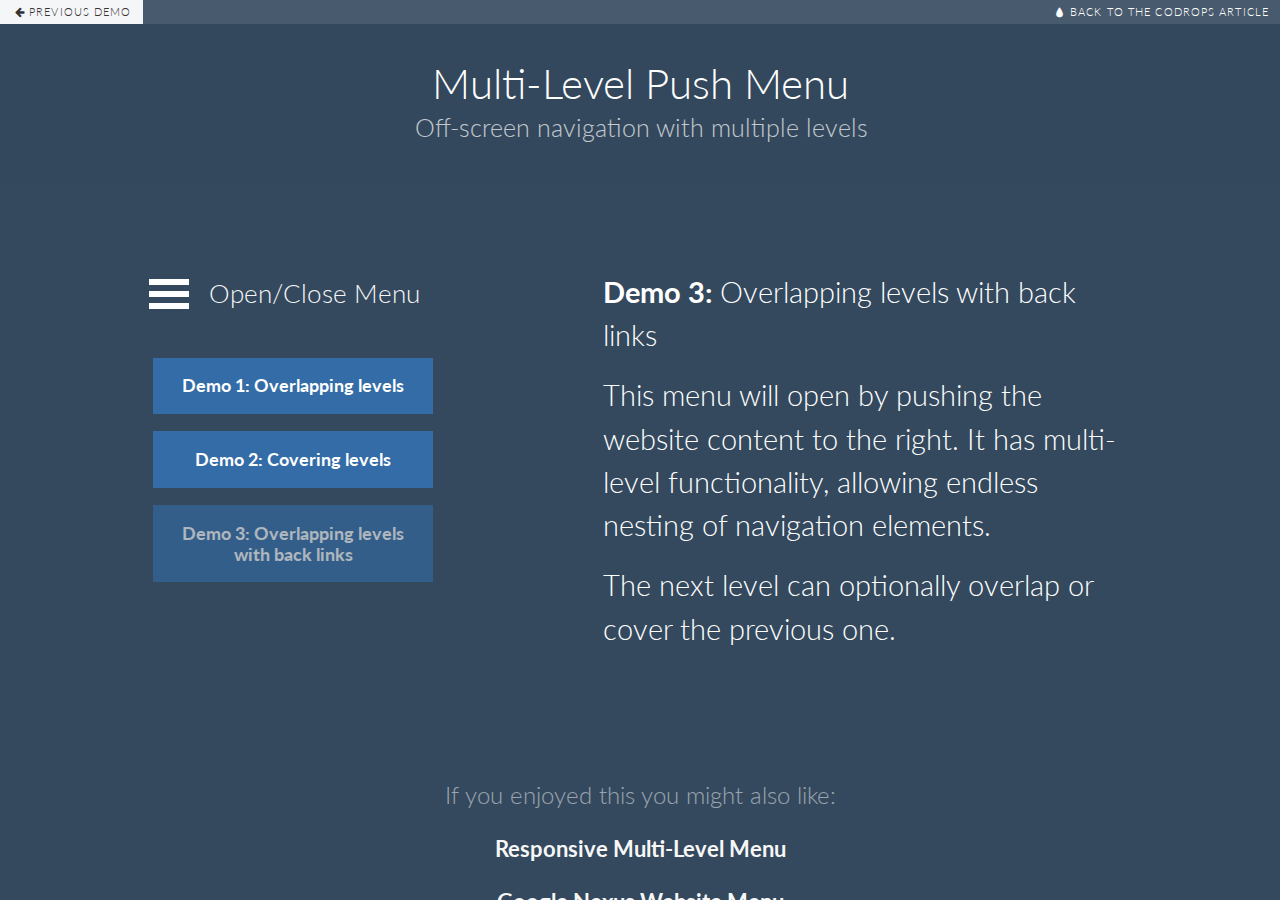
==== index3.html @ 9821e893 "init" ====
<!DOCTYPE html>
<html lang="en" class="no-js">
	<head>
		<meta charset="UTF-8" />
		<meta http-equiv="X-UA-Compatible" content="IE=edge,chrome=1"> 
		<meta name="viewport" content="width=device-width, initial-scale=1.0"> 
		<title>Multi-Level Push Menu - Demo 3</title>
		<meta name="description" content="Multi-Level Push Menu: Off-screen navigation with multiple levels" />
		<meta name="keywords" content="multi-level, menu, navigation, off-canvas, off-screen, mobile, levels, nested, transform" />
		<meta name="author" content="Codrops" />
		<link rel="shortcut icon" href="../favicon.ico">
		<link rel="stylesheet" type="text/css" href="css/normalize.css" />
		<link rel="stylesheet" type="text/css" href="css/demo.css" />
		<link rel="stylesheet" type="text/css" href="css/icons.css" />
		<link rel="stylesheet" type="text/css" href="css/component.css" />
		<script src="js/modernizr.custom.js"></script>
	</head>
	<body>
		<div class="container">
			<!-- Push Wrapper -->
			<div class="mp-pusher" id="mp-pusher">

				<!-- mp-menu -->
				<nav id="mp-menu" class="mp-menu">
					<div class="mp-level">
						<h2 class="icon icon-world">All Categories</h2>
						<ul>
							<li class="icon icon-arrow-left">
								<a class="icon icon-display" href="#">Devices</a>
								<div class="mp-level">
									<h2 class="icon icon-display">Devices</h2>
									<a class="mp-back" href="#">back</a>
									<ul>
										<li class="icon icon-arrow-left">
											<a class="icon icon-phone" href="#">Mobile Phones</a>
											<div class="mp-level">
												<h2>Mobile Phones</h2>
												<a class="mp-back" href="#">back</a>
												<ul>
													<li><a href="#">Super Smart Phone</a></li>
													<li><a href="#">Thin Magic Mobile</a></li>
													<li><a href="#">Performance Crusher</a></li>
													<li><a href="#">Futuristic Experience</a></li>
												</ul>
											</div>
										</li>
										<li class="icon icon-arrow-left">
											<a class="icon icon-tv" href="#">Televisions</a>
											<div class="mp-level">
												<h2>Televisions</h2>
												<a class="mp-back" href="#">back</a>
												<ul>
													<li><a href="#">Flat Superscreen</a></li>
													<li><a href="#">Gigantic LED</a></li>
													<li><a href="#">Power Eater</a></li>
													<li><a href="#">3D Experience</a></li>
													<li><a href="#">Classic Comfort</a></li>
												</ul>
											</div>
										</li>
										<li class="icon icon-arrow-left">
											<a class="icon icon-camera" href="#">Cameras</a>
											<div class="mp-level">
												<h2>Cameras</h2>
												<a class="mp-back" href="#">back</a>
												<ul>
													<li><a href="#">Smart Shot</a></li>
													<li><a href="#">Power Shooter</a></li>
													<li><a href="#">Easy Photo Maker</a></li>
													<li><a href="#">Super Pixel</a></li>
												</ul>
											</div>
										</li>
									</ul>
								</div>
							</li>
							<li class="icon icon-arrow-left">
								<a class="icon icon-news" href="#">Magazines</a>
								<div class="mp-level">
									<h2 class="icon icon-news">Magazines</h2>
									<a class="mp-back" href="#">back</a>
									<ul>
										<li><a href="#">National Geographic</a></li>
										<li><a href="#">Scientific American</a></li>
										<li><a href="#">The Spectator</a></li>
										<li><a href="#">The Rambler</a></li>
										<li><a href="#">Physics World</a></li>
										<li><a href="#">The New Scientist</a></li>
									</ul>
								</div>
							</li>
							<li class="icon icon-arrow-left">
								<a class="icon icon-shop" href="#">Store</a>
								<div class="mp-level">
									<h2 class="icon icon-shop">Store</h2>
									<a class="mp-back" href="#">back</a>
									<ul>
										<li class="icon icon-arrow-left">
											<a class="icon icon-t-shirt" href="#">Clothes</a>
											<div class="mp-level">
												<h2 class="icon icon-t-shirt">Clothes</h2>
												<a class="mp-back" href="#">back</a>
												<ul>
													<li class="icon icon-arrow-left">
														<a class="icon icon-female" href="#">Women's Clothing</a>
														<div class="mp-level">
															<h2 class="icon icon-female">Women's Clothing</h2>
															<a class="mp-back" href="#">back</a>
															<ul>
																<li><a href="#">Tops</a></li>
																<li><a href="#">Dresses</a></li>
																<li><a href="#">Trousers</a></li>
																<li><a href="#">Shoes</a></li>
																<li><a href="#">Sale</a></li>
															</ul>
														</div>
													</li>
													<li class="icon icon-arrow-left">
														<a class="icon icon-male" href="#">Men's Clothing</a>
														<div class="mp-level">
															<h2 class="icon icon-male">Men's Clothing</h2>
															<a class="mp-back" href="#">back</a>
															<ul>
																<li><a href="#">Shirts</a></li>
																<li><a href="#">Trousers</a></li>
																<li><a href="#">Shoes</a></li>
																<li><a href="#">Sale</a></li>
															</ul>
														</div>
													</li>
												</ul>
											</div>
										</li>
										<li>
											<a class="icon icon-diamond" href="#">Jewelry</a>
										</li>
										<li>
											<a class="icon icon-music" href="#">Music</a>
										</li>
										<li>
											<a class="icon icon-food" href="#">Grocery</a>
										</li>
									</ul>
								</div>
							</li>
							<li><a class="icon icon-photo" href="#">Collections</a></li>
							<li><a class="icon icon-wallet" href="#">Credits</a></li>
						</ul>
							
					</div>
				</nav>
				<!-- /mp-menu -->

				<div class="scroller"><!-- this is for emulating position fixed of the nav -->
					<div class="scroller-inner">
						<!-- Top Navigation -->
						<div class="codrops-top clearfix">
							<a class="codrops-icon codrops-icon-prev" href="http://tympanus.net/Tutorials/CircularNavigation/"><span>Previous Demo</span></a>
							<span class="right"><a class="codrops-icon codrops-icon-drop" href="http://tympanus.net/codrops/?p=16252"><span>Back to the Codrops Article</span></a></span>
						</div>
						<header class="codrops-header">
							<h1>Multi-Level Push Menu <span>Off-screen navigation with multiple levels</span></h1>
						</header>
						<div class="content clearfix">
							<div class="block block-40 clearfix">
								<p><a href="#" id="trigger" class="menu-trigger">Open/Close Menu</a></p>
								<nav class="codrops-demos">
									<a href="index.html">Demo 1: Overlapping levels</a>
									<a href="index2.html">Demo 2: Covering levels</a>
									<a class="current-demo" href="index3.html">Demo 3: Overlapping levels with back links</a>
								</nav>
							</div>
							<div class="block block-60">
								<p><strong>Demo 3:</strong> Overlapping levels with back links</p>
								<p>This menu will open by pushing the website content to the right. It has multi-level functionality, allowing endless nesting of navigation elements.</p>
								<p>The next level can optionally overlap or cover the previous one.</p>
							</div>
							<div class="info">
								<p>If you enjoyed this you might also like:</p>
								<p><a href="http://goo.gl/JLJ4v5">Responsive Multi-Level Menu</a></p>
								<p><a href="http://goo.gl/qjbq9Y">Google Nexus Website Menu</a></p>
							</div>
						</div>
					</div><!-- /scroller-inner -->
				</div><!-- /scroller -->

			</div><!-- /pusher -->
		</div><!-- /container -->
		<script src="js/classie.js"></script>
		<script src="js/mlpushmenu.js"></script>
		<script>
			new mlPushMenu( document.getElementById( 'mp-menu' ), document.getElementById( 'trigger' ) );
		</script>
	</body>
</html>
---- css/demo.css ----
@import url(http://fonts.googleapis.com/css?family=Lato:300,400,700);
@font-face {
	font-weight: normal;
	font-style: normal;
	font-family: 'codropsicons';
	src:url('../fonts/codropsicons/codropsicons.eot');
	src:url('../fonts/codropsicons/codropsicons.eot?#iefix') format('embedded-opentype'),
		url('../fonts/codropsicons/codropsicons.woff') format('woff'),
		url('../fonts/codropsicons/codropsicons.ttf') format('truetype'),
		url('../fonts/codropsicons/codropsicons.svg#codropsicons') format('svg');
}

body {
	background: #34495e;
	color: #fff;
	font-weight: 300;
	font-family: 'Lato', Calibri, Arial, sans-serif;
}

a {
	text-decoration: none;
	color: #f7f7f7;
	outline: none;
}

a:hover, a:focus {
	color: #fff;
	outline: none;
}

/* Clearfix hack by Nicolas Gallagher: http://nicolasgallagher.com/micro-clearfix-hack/ */
.clearfix:before,
.clearfix:after {
	display: table;
	content: " ";
}

.clearfix:after {
	clear: both;
}

.codrops-header,
.codrops-top {
	font-family: 'Lato', Arial, sans-serif;
}

.codrops-header {
	margin: 0 auto;
	padding: 2em;
	background: rgba(0,0,0,0.01);
	text-align: center;
}

.codrops-header h1 {
	margin: 0;
	font-weight: 300;
	font-size: 2.625em;
	line-height: 1.3;
}

.codrops-header span {
	display: block;
	padding: 0 0 0.6em 0.1em;
	font-size: 60%;
	opacity: 0.7;
}

/* To Navigation Style */
.codrops-top {
	width: 100%;
	background: #91cfa1;
	background: rgba(255, 255, 255, 0.1);
	text-transform: uppercase;
	font-size: 0.69em;
	line-height: 2.2;
}

.codrops-top a {
	display: inline-block;
	padding: 0 1em;
	color: #fff;
	text-decoration: none;
	letter-spacing: 0.1em;
}

.codrops-top a:hover {
	background: rgba(255,255,255,0.95);
	color: #333;
}

.codrops-top span.right {
	float: right;
}

.codrops-top span.right a {
	display: block;
	float: left;
}

.codrops-icon:before {
	margin: 0 4px;
	text-transform: none;
	font-weight: normal;
	font-style: normal;
	font-variant: normal;
	font-family: 'codropsicons';
	line-height: 1;
	speak: none;
	-webkit-font-smoothing: antialiased;
}

.codrops-icon-drop:before {
	content: "\e001";
}

.codrops-icon-prev:before {
	content: "\e004";
}

/* Demo Buttons Style */
.codrops-demos {
	padding-top: 1em;
	font-size: 1.1em;
}

.codrops-demos a {
	display: block;
	float: left;
	clear: both;
	margin: 0.5em 0.5em 0.5em 1.9em;
	padding: 1em 1.1em;
	width: 280px;
	outline: none;
	color: #fff;
	background: #336ca6;
	text-align: center;
	text-decoration: none;
	font-weight: 700;
}

.codrops-demos a:hover,
.codrops-demos a.current-demo,
.codrops-demos a.current-demo:hover {
	opacity: 0.6;
}

.content {
	padding: 4em 2em;
	max-width: 1200px;
	margin: 0 auto;
}

.block {
	float: left;
	padding: 1em 3em;
}

.block-40 {
	width: 40%;
}

.block-60 {
	width: 60%;
}

.block p {
	margin: 0;
	padding: 0 1em 0.6em;
	font-size: 1.8em;
	line-height: 1.5;
}

.info {
	text-align: center;
	font-size: 1.5em;
	margin-top: 3em;
	clear: both;
	padding-top: 3em;
	color: rgba(255,255,255,0.5);
}

.info a {
	font-weight: 700;
	font-size: 0.9em;
}

.info a:hover {
	color: #336ca6;
}

@media screen and (max-width: 69em) {
	.block {
		float: none;
		width: 100% !important;
		padding: 1em;
	}
}

@media screen and (max-width: 25em) {

	body {
		font-size: 80%;
	}

	.codrops-icon span {
		display: none;
	}

}
---- css/icons.css ----
@font-face {
	font-family: 'linecons';
	src:url('../fonts/linecons/linecons.eot');
	src:url('../fonts/linecons/linecons.eot?#iefix') format('embedded-opentype'),
		url('../fonts/linecons/linecons.woff') format('woff'),
		url('../fonts/linecons/linecons.ttf') format('truetype'),
		url('../fonts/linecons/linecons.svg#linecons') format('svg');
	font-weight: normal;
	font-style: normal;
}

.icon:before {
	font-family: 'linecons';
	speak: none;
	font-style: normal;
	font-weight: normal;
	font-variant: normal;
	text-transform: none;
	line-height: 1;
	display: inline-block;
	margin-right: 0.6em;
	-webkit-font-smoothing: antialiased;
}
.icon-female:before {
	content: "\f182";
}
.icon-male:before {
	content: "\f183";
}
.icon-arrow-left:before {
	content: "\e032";
}
.icon-arrow-left-2:before {
	content: "\e034";
}
.icon-arrow-left-3:before {
	content: "\e036";
}
.icon-arrow-left-4:before {
	content: "\e038";
}
.icon-arrow-right:before {
	content: "\e035";
}
.icon-arrow-right-2:before {
	content: "\e037";
}
.icon-arrow-right-3:before {
	content: "\e039";
}
.icon-arrow-right-4:before {
	content: "\e033";
}

.icon-phone:before {
	content: "\e000";
}
.icon-news:before {
	content: "\e001";
}
.icon-photo:before {
	content: "\e002";
}
.icon-shop:before {
	content: "\e003";
}
.icon-wallet:before {
	content: "\e004";
}
.icon-t-shirt:before {
	content: "\e005";
}
.icon-heart:before {
	content: "\e006";
}
.icon-cloud:before {
	content: "\e007";
}
.icon-display:before {
	content: "\e008";
}
.icon-diamond:before {
	content: "\e009";
}
.icon-banknote:before {
	content: "\e00a";
}
.icon-data:before {
	content: "\e00b";
}
.icon-music:before {
	content: "\e00c";
}
.icon-location:before {
	content: "\e00d";
}
.icon-star:before {
	content: "\e00e";
}
.icon-tv:before {
	content: "\e00f";
}
.icon-eye:before {
	content: "\e010";
}
.icon-megaphone:before {
	content: "\e011";
}
.icon-study:before {
	content: "\e012";
}
.icon-bubble:before {
	content: "\e013";
}
.icon-sound:before {
	content: "\e014";
}
.icon-video:before {
	content: "\e015";
}
.icon-stack:before {
	content: "\e016";
}
.icon-lab:before {
	content: "\e017";
}
.icon-food:before {
	content: "\e018";
}
.icon-cup:before {
	content: "\e019";
}
.icon-trash:before {
	content: "\e01a";
}
.icon-user:before {
	content: "\e01b";
}
.icon-key:before {
	content: "\e01c";
}
.icon-fire:before {
	content: "\e01d";
}
.icon-clip:before {
	content: "\e01e";
}
.icon-mail:before {
	content: "\e01f";
}
.icon-search:before {
	content: "\e020";
}
.icon-settings:before {
	content: "\e021";
}
.icon-like:before {
	content: "\e022";
}
.icon-calendar:before {
	content: "\e023";
}
.icon-camera:before {
	content: "\e024";
}
.icon-tag:before {
	content: "\e025";
}
.icon-note:before {
	content: "\e026";
}
.icon-clock:before {
	content: "\e027";
}
.icon-lock:before {
	content: "\e028";
}
.icon-vynil:before {
	content: "\e029";
}
.icon-truck:before {
	content: "\e02a";
}
.icon-paperplane:before {
	content: "\e02b";
}
.icon-bulb:before {
	content: "\e02c";
}
.icon-pen:before {
	content: "\e02d";
}
.icon-params:before {
	content: "\e02e";
}
.icon-world:before {
	content: "\e02f";
}
---- css/component.css ----
*,
*:after,
*::before {
    -webkit-box-sizing: border-box;
    -moz-box-sizing: border-box;
    box-sizing: border-box;
}

html, body, .container, .scroller {
	height: 100%;
}

.scroller {
	overflow-y: scroll;
}

.scroller,
.scroller-inner {
	position: relative;
}

.container {
	position: relative;
	overflow: hidden;
	background: #34495e;
}

.menu-trigger {
	position: relative;
	padding-left: 60px;
	font-size: 0.9em;
}

.menu-trigger:before {
	position: absolute;
	top: 2px;
	left: 0;
	width: 40px;
	height: 6px;
	background: #fff;
	box-shadow: 0 6px #34495e, 0 12px #fff, 0 18px #34495e, 0 24px #fff;
	content: '';
}

.mp-pusher {
	position: relative;
	left: 0;
	height: 100%;
}

.mp-menu {
	position: absolute; /* we can't use fixed here :( */
	top: 0;
	left: 0;
	z-index: 1;
	width: 300px;
	height: 100%;
	-webkit-transform: translate3d(-100%, 0, 0);
	-moz-transform: translate3d(-100%, 0, 0);
	transform: translate3d(-100%, 0, 0);
}

.mp-level {
	position: absolute;
	top: 0;
	left: 0;
	width: 100%;
	height: 100%;
	background: #336ca6;
	-webkit-transform: translate3d(-100%, 0, 0);
	-moz-transform: translate3d(-100%, 0, 0);
	transform: translate3d(-100%, 0, 0);
}

/* overlays for pusher and for level that gets covered */
.mp-pusher::after,
.mp-level::after,
.mp-level::before {
	position: absolute;
	top: 0;
	right: 0;
	width: 0;
	height: 0;
	content: '';
	opacity: 0;
}

.mp-pusher::after,
.mp-level::after {
	background: rgba(0,0,0,0.3);
	-webkit-transition: opacity 0.3s, width 0.1s 0.3s, height 0.1s 0.3s;
	-moz-transition: opacity 0.3s, width 0.1s 0.3s, height 0.1s 0.3s;
	transition: opacity 0.3s, width 0.1s 0.3s, height 0.1s 0.3s;
}

.mp-level::after {
	z-index: -1;
}

.mp-pusher.mp-pushed::after,
.mp-level.mp-level-overlay::after {
	width: 100%;
	height: 100%;
	opacity: 1;
	-webkit-transition: opacity 0.3s;
	-moz-transition: opacity 0.3s;
	transition: opacity 0.3s;
}

.mp-level.mp-level-overlay {
	cursor: pointer;
}

.mp-level.mp-level-overlay.mp-level::before {
	width: 100%;
	height: 100%;
	background: transparent;
	opacity: 1;
}

.mp-pusher,
.mp-level {
	-webkit-transition: all 0.5s;
	-moz-transition: all 0.5s;
	transition: all 0.5s;
}

/* overlap */
.mp-overlap .mp-level.mp-level-open {
	box-shadow: 1px 0 2px rgba(0,0,0,0.2);
	-webkit-transform: translate3d(-40px, 0, 0);
	-moz-transform: translate3d(-40px, 0, 0);
	transform: translate3d(-40px, 0, 0);
}

/* First level */
.mp-menu > .mp-level,
.mp-menu > .mp-level.mp-level-open,
.mp-menu.mp-overlap > .mp-level,
.mp-menu.mp-overlap > .mp-level.mp-level-open {
	box-shadow: none;
	-webkit-transform: translate3d(0, 0, 0);
	-moz-transform: translate3d(0, 0, 0);
	transform: translate3d(0, 0, 0);
}

/* cover */
.mp-cover .mp-level.mp-level-open {
	-webkit-transform: translate3d(0, 0, 0);
	-moz-transform: translate3d(0, 0, 0);
	transform: translate3d(0, 0, 0);
}

.mp-cover .mp-level.mp-level-open > ul > li > .mp-level:not(.mp-level-open) {
	-webkit-transform: translate3d(-100%, 0, 0);
	-moz-transform: translate3d(-100%, 0, 0);
	transform: translate3d(-100%, 0, 0);
}

/* content style */
.mp-menu ul {
	margin: 0;
	padding: 0;
	list-style: none;
}

.mp-menu h2 {
	margin: 0;
	padding: 1em;
	color: rgba(0,0,0,0.4);
	text-shadow: 0 0 1px rgba(0,0,0,0.1);
	font-weight: 300;
	font-size: 2em;
}

.mp-menu.mp-overlap h2::before {
	position: absolute;
	top: 0;
	right: 0;
	margin-right: 8px;
	font-size: 75%;
	line-height: 1.8;
	opacity: 0;
	-webkit-transition: opacity 0.3s, -webkit-transform 0.1s 0.3s;
	-moz-transition: opacity 0.3s, -moz-transform 0.1s 0.3s;
	transition: opacity 0.3s, transform 0.1s 0.3s;
	-webkit-transform: translateX(-100%);
	-moz-transform: translateX(-100%);
	transform: translateX(-100%);
}

.mp-menu.mp-cover h2 {
	text-transform: uppercase;
	font-weight: 700;
	letter-spacing: 1px;
	font-size: 1em;
}

.mp-overlap .mp-level.mp-level-overlay > h2::before {
	opacity: 1;
	-webkit-transition: -webkit-transform 0.3s, opacity 0.3s;
	-moz-transition: -moz-transform 0.3s, opacity 0.3s;
	transition: transform 0.3s, opacity 0.3s;
	-webkit-transform: translateX(0);
	-moz-transform: translateX(0);
	transform: translateX(0);
}

.mp-menu ul li > a {
	display: block;
	padding: 0.7em 1em 0.7em 1.8em;
	outline: none;
	box-shadow: inset 0 -1px rgba(0,0,0,0.2);
	text-shadow: 0 0 1px rgba(255,255,255,0.1);
	font-size: 1.4em;
	-webkit-transition: background 0.3s, box-shadow 0.3s;
	-moz-transition: background 0.3s, box-shadow 0.3s;
	transition: background 0.3s, box-shadow 0.3s;
}

.mp-menu ul li::before {
	position: absolute;
	left: 10px;
	z-index: -1;
	color: rgba(0,0,0,0.2);
	line-height: 3.5;
}

.mp-level > ul > li:first-child > a {
	box-shadow: inset 0 -1px rgba(0,0,0,0.2), inset 0 1px rgba(0,0,0,0.2);
}

.mp-menu ul li a:hover,
.mp-level > ul > li:first-child > a:hover {
	background: rgba(0,0,0,0.2);
	box-shadow: inset 0 -1px rgba(0,0,0,0);
}

.mp-menu .mp-level.mp-level-overlay > ul > li > a,
.mp-level.mp-level-overlay > ul > li:first-child > a {
	box-shadow: inset 0 -1px rgba(0,0,0,0);
}

.mp-back {
	background: rgba(0,0,0,0.1);
	outline: none;
	color: #fff;
	text-transform: uppercase;
	letter-spacing: 1px;
	font-weight: 700;
	display: block;
	font-size: 0.8em;
	padding: 1em;
	position: relative;
	box-shadow: inset 0 1px rgba(0,0,0,0.1);
	-webkit-transition: background 0.3s;
	-moz-transition: background 0.3s;
	transition: background 0.3s;
}

.mp-back::after {
	font-family: 'linecons';
	position: absolute;
	content: "\e037";
	right: 10px;
	font-size: 1.3em;
	color: rgba(0,0,0,0.3);
}

.mp-menu .mp-level.mp-level-overlay > .mp-back,
.mp-menu .mp-level.mp-level-overlay > .mp-back::after {
	background: transparent;
	box-shadow: none;
	color: transparent;
}

/* Fallback example for browsers that don't support 3D transforms (and no JS fallback) */
/* We'll show the first level only */
.no-csstransforms3d .mp-pusher,
.no-js .mp-pusher {
	padding-left: 300px;
}

.no-csstransforms3d .mp-menu .mp-level,
.no-js .mp-menu .mp-level {
	display: none;
}

.no-csstransforms3d .mp-menu > .mp-level,
.no-js .mp-menu > .mp-level {
	display: block;
}
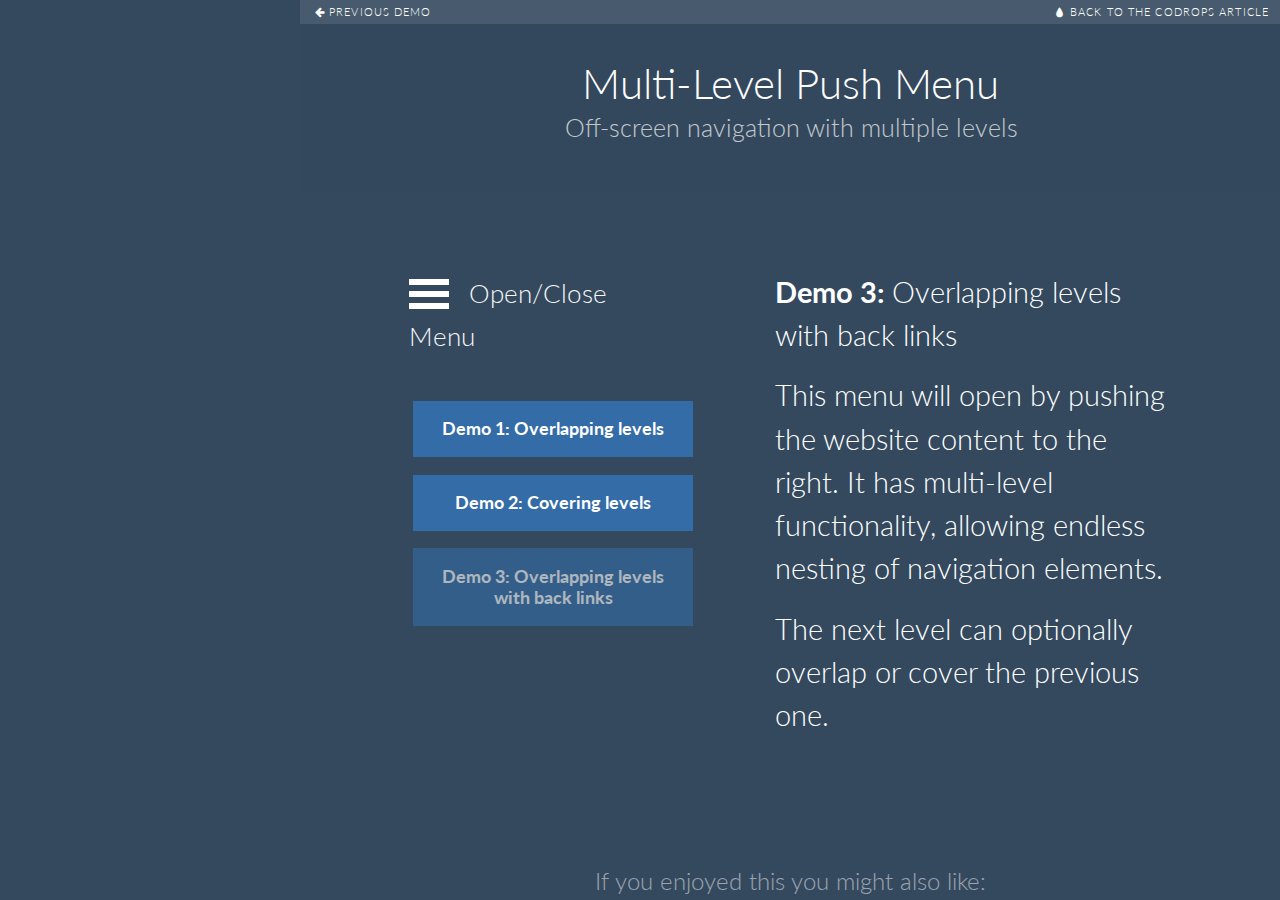
==== commit ba00d44d: "Common" ====
--- a/index3.html
+++ b/index3.html
@@ -13,13 +13,12 @@
 		<link rel="stylesheet" type="text/css" href="css/demo.css" />
 		<link rel="stylesheet" type="text/css" href="css/icons.css" />
 		<link rel="stylesheet" type="text/css" href="css/component.css" />
-		<script src="js/modernizr.custom.js"></script>
+		<script src="/lib/Modernizr.js"></script>
 	</head>
 	<body>
 		<div class="container">
 			<!-- Push Wrapper -->
 			<div class="mp-pusher" id="mp-pusher">
-
 				<!-- mp-menu -->
 				<nav id="mp-menu" class="mp-menu">
 					<div class="mp-level">
@@ -150,7 +149,6 @@
 					</div>
 				</nav>
 				<!-- /mp-menu -->
-
 				<div class="scroller"><!-- this is for emulating position fixed of the nav -->
 					<div class="scroller-inner">
 						<!-- Top Navigation -->
@@ -183,7 +181,6 @@
 						</div>
 					</div><!-- /scroller-inner -->
 				</div><!-- /scroller -->
-
 			</div><!-- /pusher -->
 		</div><!-- /container -->
 		<script src="js/classie.js"></script>
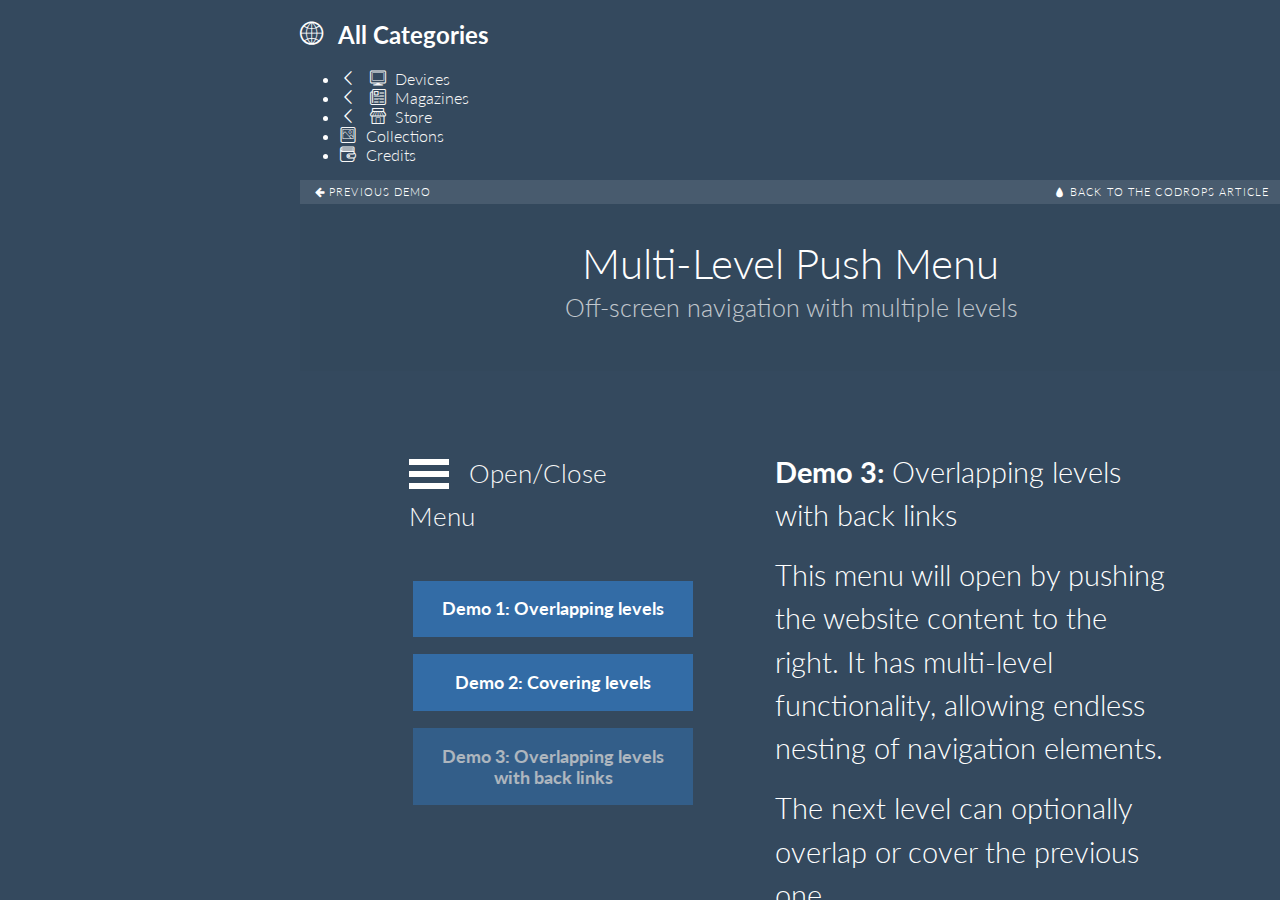
==== commit d80c5c0e: "保存" ====
--- a/index3.html
+++ b/index3.html
@@ -13,7 +13,7 @@
 		<link rel="stylesheet" type="text/css" href="css/demo.css" />
 		<link rel="stylesheet" type="text/css" href="css/icons.css" />
 		<link rel="stylesheet" type="text/css" href="css/component.css" />
-		<script src="/lib/Modernizr.js"></script>
+		<script src="/lib/js/Modernizr.js"></script>
 	</head>
 	<body>
 		<div class="container">
--- a/css/component.css
+++ b/css/component.css
@@ -1,292 +1,13 @@
-*,
-*:after,
-*::before {
-    -webkit-box-sizing: border-box;
-    -moz-box-sizing: border-box;
-    box-sizing: border-box;
-}
-
-html, body, .container, .scroller {
-	height: 100%;
-}
-
-.scroller {
-	overflow-y: scroll;
-}
-
-.scroller,
-.scroller-inner {
-	position: relative;
-}
-
-.container {
-	position: relative;
-	overflow: hidden;
-	background: #34495e;
-}
-
-.menu-trigger {
-	position: relative;
-	padding-left: 60px;
-	font-size: 0.9em;
-}
-
-.menu-trigger:before {
-	position: absolute;
-	top: 2px;
-	left: 0;
-	width: 40px;
-	height: 6px;
-	background: #fff;
-	box-shadow: 0 6px #34495e, 0 12px #fff, 0 18px #34495e, 0 24px #fff;
-	content: '';
-}
-
-.mp-pusher {
-	position: relative;
-	left: 0;
-	height: 100%;
-}
-
-.mp-menu {
-	position: absolute; /* we can't use fixed here :( */
-	top: 0;
-	left: 0;
-	z-index: 1;
-	width: 300px;
-	height: 100%;
-	-webkit-transform: translate3d(-100%, 0, 0);
-	-moz-transform: translate3d(-100%, 0, 0);
-	transform: translate3d(-100%, 0, 0);
-}
-
-.mp-level {
-	position: absolute;
-	top: 0;
-	left: 0;
-	width: 100%;
-	height: 100%;
-	background: #336ca6;
-	-webkit-transform: translate3d(-100%, 0, 0);
-	-moz-transform: translate3d(-100%, 0, 0);
-	transform: translate3d(-100%, 0, 0);
-}
-
-/* overlays for pusher and for level that gets covered */
-.mp-pusher::after,
-.mp-level::after,
-.mp-level::before {
-	position: absolute;
-	top: 0;
-	right: 0;
-	width: 0;
-	height: 0;
-	content: '';
-	opacity: 0;
-}
-
-.mp-pusher::after,
-.mp-level::after {
-	background: rgba(0,0,0,0.3);
-	-webkit-transition: opacity 0.3s, width 0.1s 0.3s, height 0.1s 0.3s;
-	-moz-transition: opacity 0.3s, width 0.1s 0.3s, height 0.1s 0.3s;
-	transition: opacity 0.3s, width 0.1s 0.3s, height 0.1s 0.3s;
-}
-
-.mp-level::after {
-	z-index: -1;
-}
-
-.mp-pusher.mp-pushed::after,
-.mp-level.mp-level-overlay::after {
-	width: 100%;
-	height: 100%;
-	opacity: 1;
-	-webkit-transition: opacity 0.3s;
-	-moz-transition: opacity 0.3s;
-	transition: opacity 0.3s;
-}
-
-.mp-level.mp-level-overlay {
-	cursor: pointer;
-}
-
-.mp-level.mp-level-overlay.mp-level::before {
-	width: 100%;
-	height: 100%;
-	background: transparent;
-	opacity: 1;
-}
-
-.mp-pusher,
-.mp-level {
-	-webkit-transition: all 0.5s;
-	-moz-transition: all 0.5s;
-	transition: all 0.5s;
-}
-
-/* overlap */
-.mp-overlap .mp-level.mp-level-open {
-	box-shadow: 1px 0 2px rgba(0,0,0,0.2);
-	-webkit-transform: translate3d(-40px, 0, 0);
-	-moz-transform: translate3d(-40px, 0, 0);
-	transform: translate3d(-40px, 0, 0);
-}
-
-/* First level */
-.mp-menu > .mp-level,
-.mp-menu > .mp-level.mp-level-open,
-.mp-menu.mp-overlap > .mp-level,
-.mp-menu.mp-overlap > .mp-level.mp-level-open {
-	box-shadow: none;
-	-webkit-transform: translate3d(0, 0, 0);
-	-moz-transform: translate3d(0, 0, 0);
-	transform: translate3d(0, 0, 0);
-}
-
-/* cover */
-.mp-cover .mp-level.mp-level-open {
-	-webkit-transform: translate3d(0, 0, 0);
-	-moz-transform: translate3d(0, 0, 0);
-	transform: translate3d(0, 0, 0);
-}
-
-.mp-cover .mp-level.mp-level-open > ul > li > .mp-level:not(.mp-level-open) {
-	-webkit-transform: translate3d(-100%, 0, 0);
-	-moz-transform: translate3d(-100%, 0, 0);
-	transform: translate3d(-100%, 0, 0);
-}
-
-/* content style */
-.mp-menu ul {
-	margin: 0;
-	padding: 0;
-	list-style: none;
-}
-
-.mp-menu h2 {
-	margin: 0;
-	padding: 1em;
-	color: rgba(0,0,0,0.4);
-	text-shadow: 0 0 1px rgba(0,0,0,0.1);
-	font-weight: 300;
-	font-size: 2em;
-}
-
-.mp-menu.mp-overlap h2::before {
-	position: absolute;
-	top: 0;
-	right: 0;
-	margin-right: 8px;
-	font-size: 75%;
-	line-height: 1.8;
-	opacity: 0;
-	-webkit-transition: opacity 0.3s, -webkit-transform 0.1s 0.3s;
-	-moz-transition: opacity 0.3s, -moz-transform 0.1s 0.3s;
-	transition: opacity 0.3s, transform 0.1s 0.3s;
-	-webkit-transform: translateX(-100%);
-	-moz-transform: translateX(-100%);
-	transform: translateX(-100%);
-}
-
-.mp-menu.mp-cover h2 {
-	text-transform: uppercase;
-	font-weight: 700;
-	letter-spacing: 1px;
-	font-size: 1em;
-}
-
-.mp-overlap .mp-level.mp-level-overlay > h2::before {
-	opacity: 1;
-	-webkit-transition: -webkit-transform 0.3s, opacity 0.3s;
-	-moz-transition: -moz-transform 0.3s, opacity 0.3s;
-	transition: transform 0.3s, opacity 0.3s;
-	-webkit-transform: translateX(0);
-	-moz-transform: translateX(0);
-	transform: translateX(0);
-}
-
-.mp-menu ul li > a {
-	display: block;
-	padding: 0.7em 1em 0.7em 1.8em;
-	outline: none;
-	box-shadow: inset 0 -1px rgba(0,0,0,0.2);
-	text-shadow: 0 0 1px rgba(255,255,255,0.1);
-	font-size: 1.4em;
-	-webkit-transition: background 0.3s, box-shadow 0.3s;
-	-moz-transition: background 0.3s, box-shadow 0.3s;
-	transition: background 0.3s, box-shadow 0.3s;
-}
-
-.mp-menu ul li::before {
-	position: absolute;
-	left: 10px;
-	z-index: -1;
-	color: rgba(0,0,0,0.2);
-	line-height: 3.5;
-}
-
-.mp-level > ul > li:first-child > a {
-	box-shadow: inset 0 -1px rgba(0,0,0,0.2), inset 0 1px rgba(0,0,0,0.2);
-}
-
-.mp-menu ul li a:hover,
-.mp-level > ul > li:first-child > a:hover {
-	background: rgba(0,0,0,0.2);
-	box-shadow: inset 0 -1px rgba(0,0,0,0);
-}
-
-.mp-menu .mp-level.mp-level-overlay > ul > li > a,
-.mp-level.mp-level-overlay > ul > li:first-child > a {
-	box-shadow: inset 0 -1px rgba(0,0,0,0);
-}
-
-.mp-back {
-	background: rgba(0,0,0,0.1);
-	outline: none;
-	color: #fff;
-	text-transform: uppercase;
-	letter-spacing: 1px;
-	font-weight: 700;
-	display: block;
-	font-size: 0.8em;
-	padding: 1em;
-	position: relative;
-	box-shadow: inset 0 1px rgba(0,0,0,0.1);
-	-webkit-transition: background 0.3s;
-	-moz-transition: background 0.3s;
-	transition: background 0.3s;
-}
-
-.mp-back::after {
-	font-family: 'linecons';
-	position: absolute;
-	content: "\e037";
-	right: 10px;
-	font-size: 1.3em;
-	color: rgba(0,0,0,0.3);
-}
-
-.mp-menu .mp-level.mp-level-overlay > .mp-back,
-.mp-menu .mp-level.mp-level-overlay > .mp-back::after {
-	background: transparent;
-	box-shadow: none;
-	color: transparent;
-}
+*, *::after, *::before { -webkit-box-sizing : border-box; -moz-box-sizing : border-box; box-sizing : border-box; }
+html, body, .container, .scroller { height : 100%; }
+.scroller { overflow-y : scroll; }
+.scroller, .scroller-inner { position : relative; }
+.container { position : relative; overflow : hidden; background : #34495E; }
+.menu-trigger { position : relative; padding-left : 60px; font-size : 0.9em; }
+.menu-trigger:before { position : absolute; top : 2px; left : 0; width : 40px; height : 6px; background : #FFFFFF; box-shadow : 0 6px #34495E, 0 12px #FFFFFF, 0 18px #34495E, 0 24px #FFFFFF; content : ''; }
 
 /* Fallback example for browsers that don't support 3D transforms (and no JS fallback) */
 /* We'll show the first level only */
-.no-csstransforms3d .mp-pusher,
-.no-js .mp-pusher {
-	padding-left: 300px;
-}
-
-.no-csstransforms3d .mp-menu .mp-level,
-.no-js .mp-menu .mp-level {
-	display: none;
-}
-
-.no-csstransforms3d .mp-menu > .mp-level,
-.no-js .mp-menu > .mp-level {
-	display: block;
-}+.no-csstransforms .mp-pusher, .no-js .mp-pusher { padding-left : 300px; }
+.no-csstransforms .mp-menu .mp-level, .no-js .mp-menu .mp-level { display : none; }
+.no-csstransforms .mp-menu > .mp-level, .no-js .mp-menu > .mp-level { display : block; }